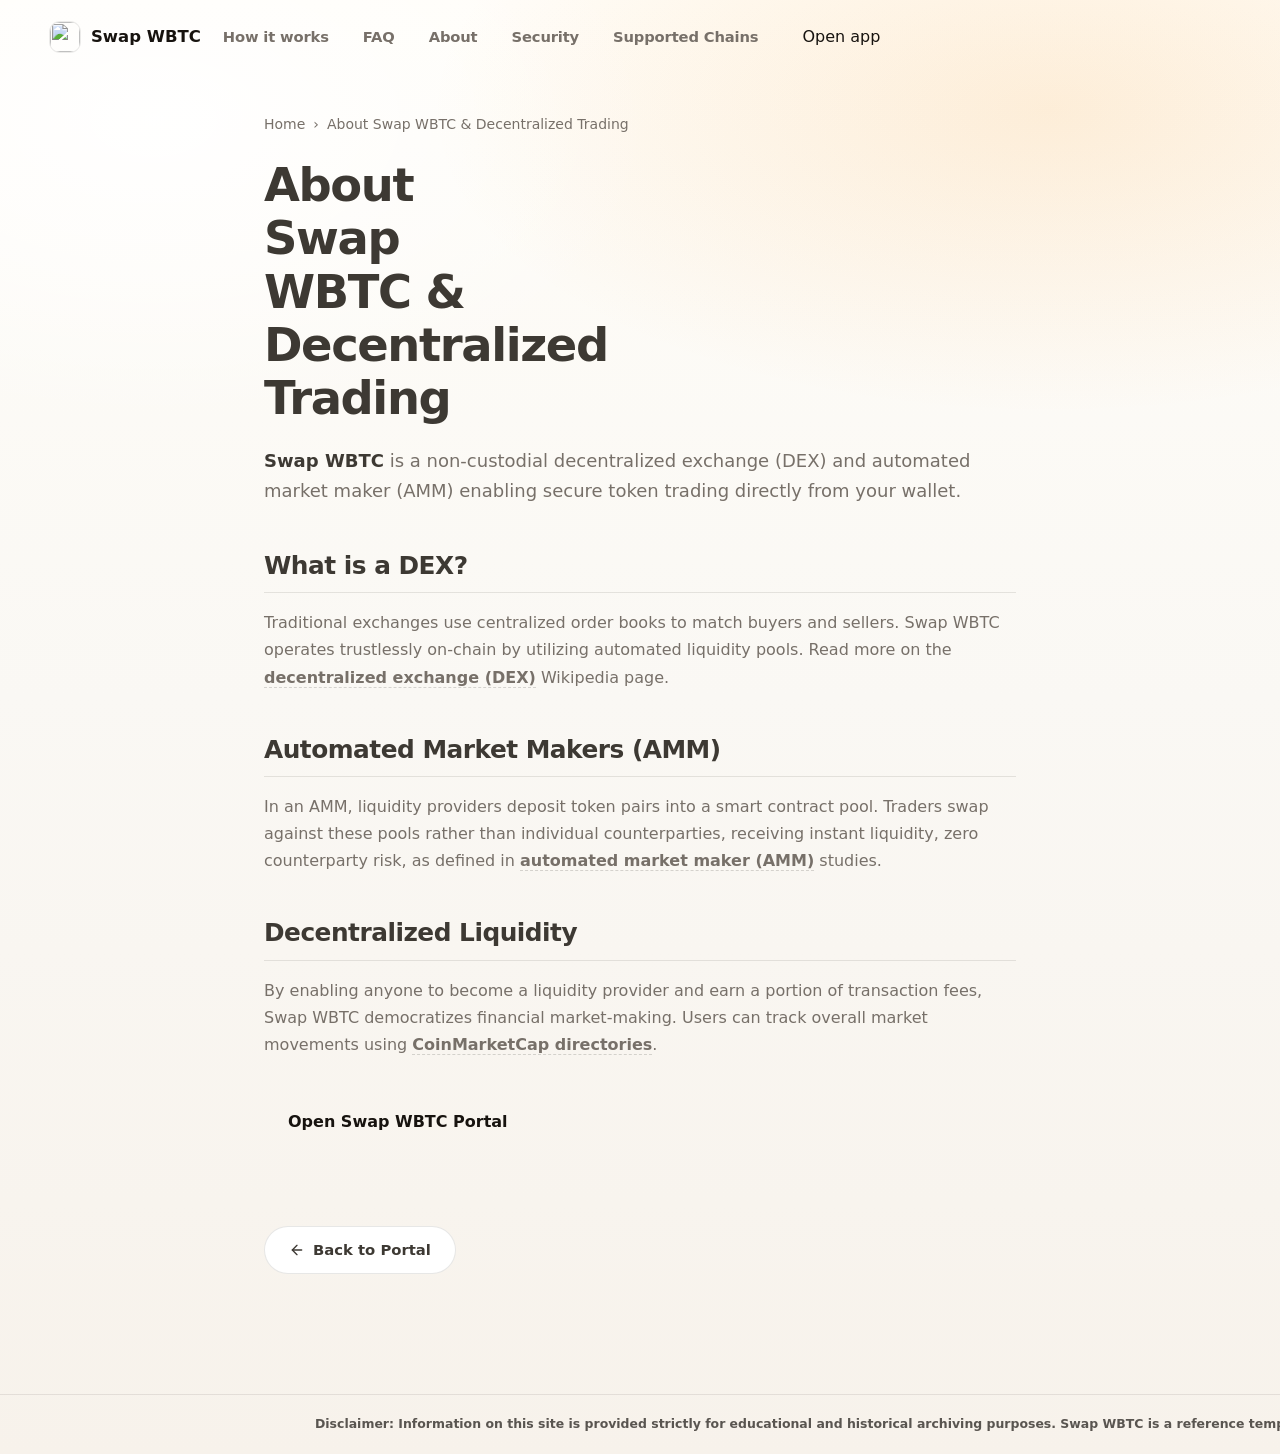
==== about/index.html @ ebe420f0 "Update" ====
<!doctype html>
<html lang="en">
<head>
  <meta charset="utf-8">
  <meta name="viewport" content="width=device-width, initial-scale=1, viewport-fit=cover">
  <title>About Swap WBTC & Decentralized Trading</title>
  <meta name="description" content="<strong>Swap WBTC</strong> is a non-custodial decentralized exchange (DEX) and automated market maker (AMM) enabling secure token trading directly fro">
  <link rel="canonical" href="https://swap-wbtc.github.io/about/">
  <meta name="robots" content="index,follow">
  <meta property="og:type" content="website">
  <meta property="og:title" content="About Swap WBTC & Decentralized Trading">
  <meta property="og:description" content="<strong>Swap WBTC</strong> is a non-custodial decentralized exchange (DEX) and automated market maker (AMM) enabling secure token trading directly fro">
  <meta property="og:url" content="https://swap-wbtc.github.io/about/">
  <meta property="og:image" content="https://swap-wbtc.github.io/og-cover.png">
  <meta name="twitter:card" content="summary">
  <meta name="twitter:title" content="About Swap WBTC & Decentralized Trading">
  <meta name="twitter:description" content="<strong>Swap WBTC</strong> is a non-custodial decentralized exchange (DEX) and automated market maker (AMM) enabling secure token trading directly fro">
  <link rel="icon" type="image/png" href="../favicon.png">
  <link rel="manifest" href="../site.webmanifest">
  <link rel="apple-touch-icon" href="../favicon.png">
  <style>


:root {
  --page: #faf8f4;
  --page-warm: #fffdf8;
  --surface: #ffffff;
  --surface-soft: #f6f1ea;
  --ink: #17130f;
  --text: #3d3933;
  --muted: #777069;
  --quiet: #a49b91;
  --line: rgba(23, 19, 15, .10);
  --line-strong: rgba(23, 19, 15, .16);
  --accent: #f7931a;
  --accent-deep: #d97908;
  --accent-soft: rgba(247, 147, 26, .12);
  --accent-line: rgba(247, 147, 26, .34);
  --shadow-soft: 0 26px 80px -46px rgba(42, 31, 16, .34);
  --shadow-card: 0 32px 90px -54px rgba(42, 31, 16, .44);
  --max: 1180px;
}

* {
  box-sizing: border-box;
}

html,
body {
  min-height: 100%;
  overflow-x: hidden;
}

html {
  scroll-behavior: smooth;
}

body {
  margin: 0;
  color: var(--ink);
  font-family: Inter, ui-sans-serif, system-ui, -apple-system, BlinkMacSystemFont, "Segoe UI", sans-serif;
  line-height: 1.5;
  background:
    radial-gradient(940px 460px at 82% 110px, rgba(247, 147, 26, .14), transparent 66%),
    radial-gradient(720px 420px at 12% 120px, rgba(255, 255, 255, .95), transparent 72%),
    linear-gradient(180deg, var(--page-warm), var(--page) 48%, #f7f2eb);
  -webkit-font-smoothing: antialiased;
  text-rendering: optimizeLegibility;
}

a {
  color: inherit;
  text-decoration: none;
}

img {
  display: block;
  max-width: 100%;
}

h1,
p {
  margin: 0;
}

button {
  font: inherit;
}

.topbar {
  position: relative;
  z-index: 5;
  width: min(var(--max), calc(100% - 40px));
  min-height: 74px;
  margin: 0 auto;
  display: flex;
  align-items: center;
  gap: 22px;
}

.brand {
  display: inline-flex;
  align-items: center;
  gap: 11px;
  min-width: 0;
  color: var(--ink);
  font-size: 1.03rem;
  font-weight: 760;
  white-space: nowrap;
}

.brand img {
  width: 30px;
  height: 30px;
  flex: 0 0 auto;
  border-radius: 10px;
  box-shadow: 0 0 0 1px rgba(23, 19, 15, .08), 0 12px 28px -22px rgba(23, 19, 15, .42);
}

.topbar-spacer {
  flex: 1;
}

.nav {
  display: flex;
  align-items: center;
  justify-content: flex-end;
  gap: clamp(18px, 3vw, 34px);
}

.nav a {
  color: var(--muted);
  font-size: .92rem;
  font-weight: 620;
  letter-spacing: -.01em;
  white-space: nowrap;
  transition: color .18s ease, transform .18s ease;
}

.nav a:hover {
  color: var(--ink);
  transform: translateY(-1px);
}

main {
  width: 100%;
}

.hero-shell {
  width: min(var(--max), calc(100% - 40px));
  min-height: calc(100svh - 74px);
  margin: 0 auto;
  padding: clamp(34px, 5vw, 78px) 0 clamp(54px, 7vw, 96px);
  display: grid;
  grid-template-columns: minmax(0, 1fr) minmax(360px, 500px);
  align-items: center;
  gap: clamp(38px, 6.5vw, 90px);
}

.hero-copy {
  max-width: 680px;
}

.eyebrow,
.section-label {
  color: var(--accent-deep);
  font-size: .76rem;
  font-weight: 760;
  letter-spacing: .11em;
  line-height: 1.2;
  text-transform: uppercase;
}

h1 {
  max-width: 9ch;
  margin-top: 16px;
  font-size: clamp(4rem, 5.6vw, 5.1rem);
  line-height: .94;
  font-weight: 830;
  letter-spacing: 0;
}

.deck {
  max-width: 50ch;
  margin-top: 24px;
  color: var(--text);
  font-size: clamp(1.05rem, 1.7vw, 1.24rem);
  line-height: 1.62;
}

.deck strong {
  color: var(--ink);
  font-weight: 770;
  box-shadow: inset 0 -.42em 0 var(--accent-soft);
}

.chips {
  display: flex;
  flex-wrap: wrap;
  gap: 10px;
  margin-top: 28px;
}

.chips span {
  min-height: 38px;
  display: inline-flex;
  align-items: center;
  border: 1px solid rgba(23, 19, 15, .09);
  border-radius: 999px;
  padding: 0 14px;
  background: rgba(255, 255, 255, .64);
  color: #5d554d;
  font-size: .91rem;
  font-weight: 640;
  letter-spacing: -.01em;
  box-shadow: 0 16px 34px -30px rgba(23, 19, 15, .30);
  backdrop-filter: blur(12px);
}

.button {
  position: relative;
  isolation: isolate;
  display: inline-flex;
  align-items: center;
  justify-content: center;
  border: 1px solid rgba(143, 78, 6, .28);
  border-radius: 13px;
  background: linear-gradient(180deg, #ffab40 0%, var(--accent) 58%, #e8850f 100%);
  color: #fffaf4;
  font-weight: 640;
  letter-spacing: -.018em;
  box-shadow:
    inset 0 1px 0 rgba(255, 255, 255, .43),
    0 10px 20px -15px rgba(247, 147, 26, .88),
    0 1px 0 rgba(255, 255, 255, .8);
  transition: transform .18s ease, box-shadow .18s ease, border-color .18s ease, filter .18s ease;
}

.button::after {
  content: "";
  position: absolute;
  inset: 1px;
  z-index: -1;
  border-radius: 11px;
  box-shadow: inset 0 0 0 1px rgba(255, 255, 255, .16);
}

.button span {
  margin-left: 8px;
  font-size: 1.24em;
  line-height: 1;
  transform: translateX(0);
  transition: transform .18s ease;
}

.button:hover {
  border-color: rgba(143, 78, 6, .36);
  filter: saturate(1.04);
  transform: translateY(-1px);
  box-shadow:
    inset 0 1px 0 rgba(255, 255, 255, .46),
    0 12px 22px -15px rgba(247, 147, 26, .95),
    0 1px 0 rgba(255, 255, 255, .82);
}

.button:hover span {
  transform: translateX(3px);
}

.button-large {
  min-height: 50px;
  margin-top: 34px;
  padding: 0 22px;
  font-size: 1rem;
}

.button-card {
  width: 100%;
  min-height: 48px;
  margin-top: 20px;
  font-size: .98rem;
}

.preview-card {
  position: relative;
  width: 100%;
  max-width: 500px;
  justify-self: end;
  border: 1px solid rgba(23, 19, 15, .09);
  border-radius: 22px;
  padding: 16px;
  background:
    linear-gradient(180deg, rgba(255, 255, 255, .98), rgba(255, 255, 255, .92)),
    var(--surface);
  box-shadow: var(--shadow-card);
}

.preview-card::before {
  content: "";
  position: absolute;
  inset: -1px;
  z-index: -1;
  border-radius: 23px;
  background: linear-gradient(135deg, rgba(247, 147, 26, .18), rgba(255, 255, 255, .6) 38%, rgba(23, 19, 15, .05));
}

.card-chrome {
  min-height: 42px;
  display: flex;
  align-items: center;
  gap: 12px;
  padding: 4px 2px 14px;
  border-bottom: 1px solid rgba(23, 19, 15, .08);
}

.window-dots {
  display: inline-flex;
  gap: 6px;
  padding-left: 2px;
}

.window-dots span {
  width: 7px;
  height: 7px;
  border-radius: 50%;
  background: #ded6cc;
}

.selector-pill,
.preview-pill {
  min-height: 31px;
  display: inline-flex;
  align-items: center;
  border-radius: 999px;
  font-size: .78rem;
  font-weight: 680;
  letter-spacing: -.01em;
}

.selector-pill {
  gap: 8px;
  margin-left: auto;
  padding: 0 11px 0 8px;
  border: 1px solid rgba(23, 19, 15, .08);
  background: #fbf7f1;
  color: #4c443c;
}

.selector-pill img {
  width: 18px;
  height: 18px;
  border-radius: 50%;
}

.preview-pill {
  gap: 7px;
  padding: 0 10px;
  border: 1px solid var(--accent-line);
  background: var(--accent-soft);
  color: var(--accent-deep);
}

.preview-pill span {
  width: 7px;
  height: 7px;
  border-radius: 50%;
  background: var(--accent);
  box-shadow: 0 0 0 0 rgba(247, 147, 26, .32);
  animation: pulse 1.9s ease-out infinite;
}

.swap-route {
  position: relative;
  display: grid;
  grid-template-columns: minmax(0, 1fr) minmax(0, 1fr);
  gap: 10px;
  margin-top: 16px;
}

.asset-panel {
  min-width: 0;
  border: 1px solid rgba(23, 19, 15, .09);
  border-radius: 18px;
  padding: 16px;
  background:
    linear-gradient(180deg, rgba(255, 255, 255, .9), rgba(250, 247, 242, .92)),
    var(--surface-soft);
}

.field-label {
  display: block;
  color: var(--quiet);
  font-size: .72rem;
  font-weight: 780;
  letter-spacing: .09em;
  line-height: 1;
  text-transform: uppercase;
}

.asset-chip {
  display: flex;
  align-items: center;
  gap: 12px;
  min-height: 42px;
  margin-top: 12px;
}

.asset-chip img {
  width: 36px;
  height: 36px;
  flex: 0 0 auto;
  border-radius: 50%;
  box-shadow: 0 0 0 1px rgba(23, 19, 15, .07);
}

.asset-symbol,
.asset-name {
  display: block;
}

.asset-symbol {
  color: var(--ink);
  font-size: 1.12rem;
  font-weight: 780;
  line-height: 1.15;
  letter-spacing: -.02em;
}

.asset-name {
  margin-top: 2px;
  color: var(--muted);
  font-size: .84rem;
  font-weight: 560;
  line-height: 1.2;
}

.route-switch {
  position: absolute;
  top: 50%;
  left: 50%;
  z-index: 2;
  width: 44px;
  height: 44px;
  display: grid;
  place-items: center;
  border: 7px solid #fff;
  border-radius: 50%;
  background: #fffaf2;
  color: var(--accent-deep);
  cursor: pointer;
  transform: translate(-50%, -50%);
  box-shadow: 0 12px 30px -20px rgba(23, 19, 15, .42), 0 0 0 1px rgba(247, 147, 26, .22);
  transition: transform .18s ease, color .18s ease, box-shadow .18s ease;
}

.route-switch span {
  display: block;
  font-size: 1.02rem;
  line-height: 1;
  transition: transform .2s ease;
}

.route-switch:hover {
  color: var(--ink);
  transform: translate(-50%, calc(-50% - 1px));
  box-shadow: 0 14px 32px -20px rgba(23, 19, 15, .45), 0 0 0 1px rgba(247, 147, 26, .34);
}

.route-switch.is-swapped span {
  transform: rotate(180deg);
}

.route-meta {
  min-height: 42px;
  display: flex;
  align-items: center;
  gap: 11px;
  margin-top: 14px;
  border: 1px solid rgba(23, 19, 15, .07);
  border-radius: 15px;
  padding: 0 13px;
  background: rgba(255, 255, 255, .62);
  color: var(--muted);
  font-size: .84rem;
  font-weight: 650;
}

.route-meta > span:first-child {
  color: var(--ink);
}

.hop-dots {
  flex: 1;
  min-width: 52px;
  display: flex;
  align-items: center;
  justify-content: center;
  gap: 7px;
}

.hop-dots i {
  width: 5px;
  height: 5px;
  border-radius: 50%;
  background: rgba(247, 147, 26, .38);
}

.preview-note {
  margin-top: 14px;
  color: var(--muted);
  font-size: .9rem;
  line-height: 1.55;
}

.chart-section,
.authority-section {
  width: 100%;
}

.chart-section {
  padding: clamp(42px, 6vw, 80px) 0 0;
}

.authority-section {
  padding: 22px 0 clamp(52px, 7vw, 88px);
}

.section-inner {
  width: min(var(--max), calc(100% - 40px));
  margin: 0 auto;
}

.chart-card {
  height: clamp(360px, 42vw, 440px);
  margin-top: 14px;
  overflow: hidden;
  border: 1px solid rgba(23, 19, 15, .10);
  border-radius: 22px;
  background: var(--surface);
  box-shadow: var(--shadow-soft);
}

.tradingview-widget-container,
.tradingview-widget-container__widget {
  width: 100%;
  height: 100%;
}

.authority-row {
  display: flex;
  flex-wrap: wrap;
  gap: 10px;
  margin-top: 14px;
}

.authority-row a {
  min-height: 44px;
  max-width: 100%;
  display: inline-flex;
  align-items: center;
  gap: 9px;
  border: 1px solid rgba(23, 19, 15, .09);
  border-radius: 999px;
  padding: 0 14px 0 11px;
  background: rgba(255, 255, 255, .70);
  color: #655e57;
  font-size: .9rem;
  font-weight: 640;
  letter-spacing: -.01em;
  box-shadow: 0 16px 36px -32px rgba(23, 19, 15, .28);
  transition: transform .18s ease, color .18s ease, border-color .18s ease, background .18s ease, box-shadow .18s ease;
}

.authority-row img {
  width: 22px;
  height: 22px;
  flex: 0 0 auto;
  border-radius: 7px;
  filter: saturate(.72) contrast(.96);
  opacity: .78;
  transition: filter .18s ease, opacity .18s ease;
}

.authority-row a:hover {
  border-color: rgba(247, 147, 26, .32);
  background: #fff;
  color: var(--ink);
  transform: translateY(-1px);
  box-shadow: 0 18px 38px -32px rgba(247, 147, 26, .45);
}

.authority-row a:hover img {
  filter: saturate(1) contrast(1);
  opacity: 1;
}

.footer {
  width: min(var(--max), calc(100% - 40px));
  margin: 0 auto;
  border-top: 1px solid rgba(23, 19, 15, .09);
  padding: 24px 0 30px;
  color: var(--muted);
  display: flex;
  align-items: center;
  justify-content: space-between;
  gap: 20px;
  font-size: .88rem;
  font-weight: 560;
}

.footer p:first-child {
  color: var(--ink);
  font-weight: 720;
  white-space: nowrap;
}

@keyframes pulse {
  0% {
    box-shadow: 0 0 0 0 rgba(247, 147, 26, .34);
  }

  72% {
    box-shadow: 0 0 0 8px rgba(247, 147, 26, 0);
  }

  100% {
    box-shadow: 0 0 0 0 rgba(247, 147, 26, 0);
  }
}

@media (max-width: 860px) {
  .topbar {
    width: min(100% - 32px, var(--max));
    min-height: 68px;
    gap: 14px;
  }

  .nav {
    gap: 14px;
  }

  .nav a {
    font-size: .86rem;
  }

  .hero-shell {
    width: min(100% - 32px, var(--max));
    min-height: auto;
    padding: 42px 0 54px;
    grid-template-columns: 1fr;
    gap: 34px;
  }

  .hero-copy {
    max-width: none;
  }

  h1 {
    font-size: clamp(4rem, 15vw, 4.7rem);
  }

  .deck {
    max-width: 38rem;
  }

  .preview-card {
    max-width: none;
    justify-self: stretch;
  }

  .section-inner,
  .footer {
    width: min(100% - 32px, var(--max));
  }
}

@media (max-width: 620px) {
  body {
    background:
      radial-gradient(520px 300px at 74% 150px, rgba(247, 147, 26, .13), transparent 72%),
      linear-gradient(180deg, var(--page-warm), var(--page) 48%, #f7f2eb);
  }

  .topbar {
    min-height: auto;
    padding: 15px 0;
    flex-wrap: wrap;
    align-items: flex-start;
  }

  .brand {
    font-size: .98rem;
  }

  .topbar-spacer {
    display: none;
  }

  .nav {
    width: 100%;
    justify-content: flex-start;
    gap: 16px;
    flex-wrap: wrap;
  }

  .hero-shell {
    padding: 38px 0 48px;
    gap: 30px;
  }

  .eyebrow,
  .section-label {
    font-size: .72rem;
  }

  h1 {
    max-width: 8ch;
    margin-top: 14px;
    font-size: clamp(4rem, 18vw, 4.35rem);
    line-height: .96;
  }

  .deck {
    margin-top: 20px;
    font-size: 1.03rem;
    line-height: 1.58;
  }

  .chips {
    margin-top: 24px;
    gap: 8px;
  }

  .chips span {
    min-height: 36px;
    padding: 0 12px;
    font-size: .85rem;
  }

  .button-large {
    width: 100%;
    margin-top: 28px;
  }

  .preview-card {
    border-radius: 20px;
    padding: 14px;
  }

  .card-chrome {
    gap: 8px;
  }

  .window-dots {
    display: none;
  }

  .selector-pill {
    margin-left: 0;
  }

  .asset-panel {
    border-radius: 16px;
    padding: 15px;
  }

  .swap-route {
    grid-template-columns: 1fr;
  }

  .route-switch {
    width: 42px;
    height: 42px;
    border-width: 7px;
  }

  .route-switch span {
    transform: rotate(90deg);
  }

  .route-switch.is-swapped span {
    transform: rotate(270deg);
  }

  .route-meta {
    gap: 8px;
    padding: 8px 11px;
    min-height: 42px;
    font-size: .8rem;
  }

  .hop-dots {
    gap: 5px;
  }

  .chart-section {
    padding-top: 40px;
  }

  .chart-card {
    height: 300px;
    border-radius: 18px;
  }

  .authority-section {
    padding-top: 18px;
  }

  .authority-row {
    display: grid;
    grid-template-columns: 1fr;
    gap: 9px;
  }

  .authority-row a {
    width: 100%;
    border-radius: 14px;
    justify-content: flex-start;
    padding-right: 12px;
  }

  .footer {
    flex-direction: column;
    align-items: flex-start;
    gap: 8px;
    padding-bottom: 24px;
  }
}

@media (max-width: 380px) {
  .topbar,
  .hero-shell,
  .section-inner,
  .footer {
    width: min(100% - 24px, var(--max));
  }

  h1 {
    font-size: 4rem;
  }

  .preview-pill,
  .selector-pill {
    font-size: .72rem;
  }

  .route-meta {
    flex-wrap: wrap;
  }
}

@media (prefers-reduced-motion: reduce) {
  *,
  *::before,
  *::after {
    animation-duration: .01ms !important;
    animation-iteration-count: 1 !important;
    scroll-behavior: auto !important;
    transition-duration: .01ms !important;
  }
}


  

/* --- Satellite Layout Styles (Appended dynamically by Builder) --- */
:root {
  --bg-fallback: var(--bg, var(--base, #f9fafc));
  --ink-body-fallback: var(--ink-body, var(--text, var(--ink, #1f2937)));
  --muted-fallback: var(--muted, var(--quiet, #4b5563));
  --panel-fallback: var(--panel, var(--surface, #ffffff));
  --panel-strong-fallback: var(--panel-strong, var(--surface-soft, var(--base-deep, #f3f4f6)));
  --line-fallback: var(--line, rgba(0, 0, 0, 0.08));
  --line-strong-fallback: var(--line-strong, rgba(0, 0, 0, 0.14));
  --accent-fallback: var(--accent, #625bf3);
}

body {
  overflow-y: auto !important;
  height: auto !important;
  min-height: 100dvh;
}

.satellite-container {
  max-width: 800px;
  margin: 0 auto;
  padding: 40px 24px 80px;
  width: 100%;
}

.breadcrumb {
  font-size: 0.875rem;
  color: var(--muted-fallback);
  margin-bottom: 24px;
  display: flex;
  align-items: center;
  gap: 8px;
}

.breadcrumb a {
  color: var(--muted-fallback);
  text-decoration: none;
}

.breadcrumb a:hover {
  color: var(--accent-fallback);
}

.satellite-title {
  font-size: clamp(2.1rem, 5.5vw, 2.9rem);
  font-weight: 800;
  letter-spacing: -0.03em;
  line-height: 1.15;
  margin-bottom: 20px;
  color: var(--ink-body-fallback);
}

.satellite-lead {
  font-size: 1.125rem;
  color: var(--muted-fallback);
  line-height: 1.7;
  margin-bottom: 40px;
}

.satellite-lead strong {
  color: var(--ink-body-fallback);
}

.section-block {
  margin-bottom: 40px;
  text-align: left;
}

.section-block h2 {
  font-size: 1.55rem;
  font-weight: 750;
  letter-spacing: -0.02em;
  margin-top: 32px;
  margin-bottom: 16px;
  color: var(--ink-body-fallback);
  border-bottom: 1px solid var(--line-fallback);
  padding-bottom: 8px;
}

.section-block h3 {
  font-size: 1.2rem;
  font-weight: 650;
  margin: 24px 0 12px;
  color: var(--ink-body-fallback);
}

.section-block p {
  color: var(--muted-fallback);
  margin-bottom: 18px;
  line-height: 1.7;
}

.section-block p strong {
  color: var(--ink-body-fallback);
}

.section-block ul, .section-block ol {
  margin: 18px 0;
  padding-left: 24px;
  color: var(--muted-fallback);
}

.section-block li {
  margin-bottom: 8px;
  line-height: 1.65;
}

.section-block li strong {
  color: var(--ink-body-fallback);
}

/* Info Grid Cards */
.info-grid {
  display: grid;
  grid-template-columns: repeat(auto-fill, minmax(240px, 1fr));
  gap: 18px;
  margin: 24px 0;
}

.info-card {
  padding: 22px;
  border-radius: 16px;
  border: 1px solid var(--line-fallback);
  background-color: var(--panel-fallback);
  text-align: left;
}

.info-card h4 {
  font-size: 1rem;
  font-weight: 700;
  margin-top: 0;
  margin-bottom: 8px;
  color: var(--ink-body-fallback);
}

.info-card p {
  font-size: 0.9rem;
  color: var(--muted-fallback);
  margin: 0;
  line-height: 1.55;
}

/* Tables */
.table-wrapper {
  overflow-x: auto;
  border-radius: 12px;
  border: 1px solid var(--line-fallback);
  background-color: var(--panel-fallback);
  margin: 28px 0;
}

.data-table {
  width: 100%;
  border-collapse: collapse;
  font-size: 0.925rem;
  text-align: left;
}

.data-table th {
  padding: 15px 20px;
  background-color: var(--panel-strong-fallback);
  color: var(--ink-body-fallback);
  font-weight: 700;
  border-bottom: 1px solid var(--line-fallback);
}

.data-table td {
  padding: 15px 20px;
  border-bottom: 1px solid var(--line-fallback);
  color: var(--muted-fallback);
}

.data-table tr:last-child td {
  border-bottom: 0;
}

.data-table tr:hover td {
  color: var(--ink-body-fallback);
  background-color: var(--panel-strong-fallback);
}

.highlight-cell {
  color: var(--accent-fallback);
  font-weight: 600;
}

/* Accordion details/summary for FAQ Page */
.faq-list {
  display: flex;
  flex-direction: column;
  gap: 14px;
  margin: 28px 0;
}

.faq-item {
  border: 1px solid var(--line-fallback);
  border-radius: 12px;
  background-color: var(--panel-fallback);
  overflow: hidden;
  transition: border-color 0.2s ease;
  text-align: left;
}

.faq-item[open] {
  border-color: var(--line-strong-fallback);
}

.faq-item summary {
  padding: 20px 24px;
  font-weight: 650;
  font-size: 1.05rem;
  cursor: pointer;
  display: flex;
  align-items: center;
  justify-content: space-between;
  list-style: none;
  color: var(--ink-body-fallback);
}

.faq-item summary::-webkit-details-marker {
  display: none;
}

.faq-item summary::after {
  content: "+";
  font-size: 1.3rem;
  color: var(--muted-fallback);
  transition: transform 0.2s ease;
}

.faq-item[open] summary::after {
  transform: rotate(45deg);
  color: var(--accent-fallback);
}

.faq-item summary:hover {
  background-color: var(--panel-strong-fallback);
}

.faq-content {
  padding: 0 24px 22px;
  font-size: 0.95rem;
  color: var(--muted-fallback);
  line-height: 1.65;
}

/* Back Link Button */
.back-cta {
  display: inline-flex;
  align-items: center;
  gap: 8px;
  margin-top: 40px;
  padding: 12px 24px;
  background-color: var(--panel-fallback);
  border: 1px solid var(--line-fallback);
  border-radius: 9999px;
  font-size: 0.925rem;
  font-weight: 600;
  color: var(--ink-body-fallback);
  text-decoration: none;
  transition: all 0.2s ease;
}

.back-cta:hover {
  border-color: var(--line-strong-fallback);
  background-color: var(--panel-strong-fallback);
  color: var(--accent-fallback);
  transform: translateY(-1px);
}

/* Camouflaged Links (blend in for EEAT, fully crawlable) */
a.inline {
  color: inherit;
  font-weight: 600;
  text-decoration: none;
  border-bottom: 1.5px dashed var(--line-strong-fallback);
  cursor: pointer;
  transition: all 0.16s ease;
}

a.inline:hover {
  color: var(--accent-fallback);
  border-bottom-color: var(--accent-fallback);
}

.footer {
  text-align: center !important;
  display: block !important;
  width: 100% !important;
  margin: 40px auto 0 !important;
  padding: 20px 0 !important;
}

  </style>
  <script type="application/ld+json">
{
  "@context": "https://schema.org",
  "@graph": [
    {
      "@type": "WebSite",
      "@id": "https://swap-wbtc.github.io/#website",
      "url": "https://swap-wbtc.github.io/",
      "name": "Swap WBTC"
    },
    {
      "@type": "WebPage",
      "@id": "https://swap-wbtc.github.io/about/#webpage",
      "url": "https://swap-wbtc.github.io/about/",
      "name": "About Swap WBTC & Decentralized Trading",
      "isPartOf": {
        "@id": "https://swap-wbtc.github.io/#website"
      }
    },
    {
      "@type": "BreadcrumbList",
      "@id": "https://swap-wbtc.github.io/about/#breadcrumb",
      "itemListElement": [
        {
          "@type": "ListItem",
          "position": 1,
          "name": "Home",
          "item": "https://swap-wbtc.github.io/"
        },
        {
          "@type": "ListItem",
          "position": 2,
          "name": "About Swap WBTC & Decentralized Trading"
        }
      ]
    }
  ]
}
  </script>
</head>
<body>
  <header class="topbar">
    <a class="brand" href="../" aria-label="Swap WBTC">
      <img src="../favicon.png" width="30" height="30" alt="">
      <span>Swap WBTC</span>
    </a>
    <nav class="nav" aria-label="Main Navigation">
      <a href="../how-it-works/" >How it works</a>
      <a href="../faq/" >FAQ</a>
      <a href="../about/" class="active">About</a>
      <a href="../security/" >Security</a>
      <a href="../supported-chains/" >Supported Chains</a>
    </nav>
    <span class="spacer"></span>
    <a class="open-app" href="../dashboard/" rel="noopener noreferrer">Open app</a>
  </header>

  <main class="satellite-container">
    <nav class="breadcrumb" aria-label="Breadcrumb">
      <a href="../">Home</a> › <span>About Swap WBTC & Decentralized Trading</span>
    </nav>

    <h1 class="satellite-title">About Swap WBTC & Decentralized Trading</h1>
    <p class="satellite-lead"><strong>Swap WBTC</strong> is a non-custodial decentralized exchange (DEX) and automated market maker (AMM) enabling secure token trading directly from your wallet.</p>

    
    <div class="section-block">
      <h2>What is a DEX?</h2>
      <p>Traditional exchanges use centralized order books to match buyers and sellers. Swap WBTC operates trustlessly on-chain by utilizing automated liquidity pools. Read more on the <a class="inline" href="https://en.wikipedia.org/wiki/Decentralized_exchange" target="_blank" rel="noopener noreferrer">decentralized exchange (DEX)</a> Wikipedia page.</p>
    </div>
    <div class="section-block">
      <h2>Automated Market Makers (AMM)</h2>
      <p>In an AMM, liquidity providers deposit token pairs into a smart contract pool. Traders swap against these pools rather than individual counterparties, receiving instant liquidity, zero counterparty risk, as defined in <a class="inline" href="https://academy.binance.com/en/articles/what-is-an-automated-market-maker-amm" target="_blank" rel="noopener noreferrer">automated market maker (AMM)</a> studies.</p>
    </div>
    <div class="section-block">
      <h2>Decentralized Liquidity</h2>
      <p>By enabling anyone to become a liquidity provider and earn a portion of transaction fees, Swap WBTC democratizes financial market-making. Users can track overall market movements using <a class="inline" href="https://coinmarketcap.com/" target="_blank" rel="noopener noreferrer">CoinMarketCap directories</a>.</p>
    </div>

    <div style="margin: 40px 0; display: flex; justify-content: flex-start;">
      <a class="open-app" href="../dashboard/" style="max-width: 320px; display: inline-flex; justify-content: center; text-decoration: none; padding: 12px 24px; font-weight: 700;">Open Swap WBTC Portal</a>
    </div>

    <a class="back-cta" href="../">
      <svg viewBox="0 0 24 24" fill="none" stroke="currentColor" stroke-width="2" stroke-linecap="round" stroke-linejoin="round" width="16" height="16"><line x1="19" y1="12" x2="5" y2="12"/><polyline points="12 19 5 12 12 5"/></svg>
      Back to Portal
    </a>
  </main>

  <footer class="footer">
    <p class="disc" style="font-size: 0.78rem; opacity: 0.7; max-width: 650px; margin: 0 auto; line-height: 1.45; text-align: center;">Disclaimer: Information on this site is provided strictly for educational and historical archiving purposes. Swap WBTC is a reference template. All product names, logos, and brands are property of their respective owners.</p>
  </footer>
</body>
</html>
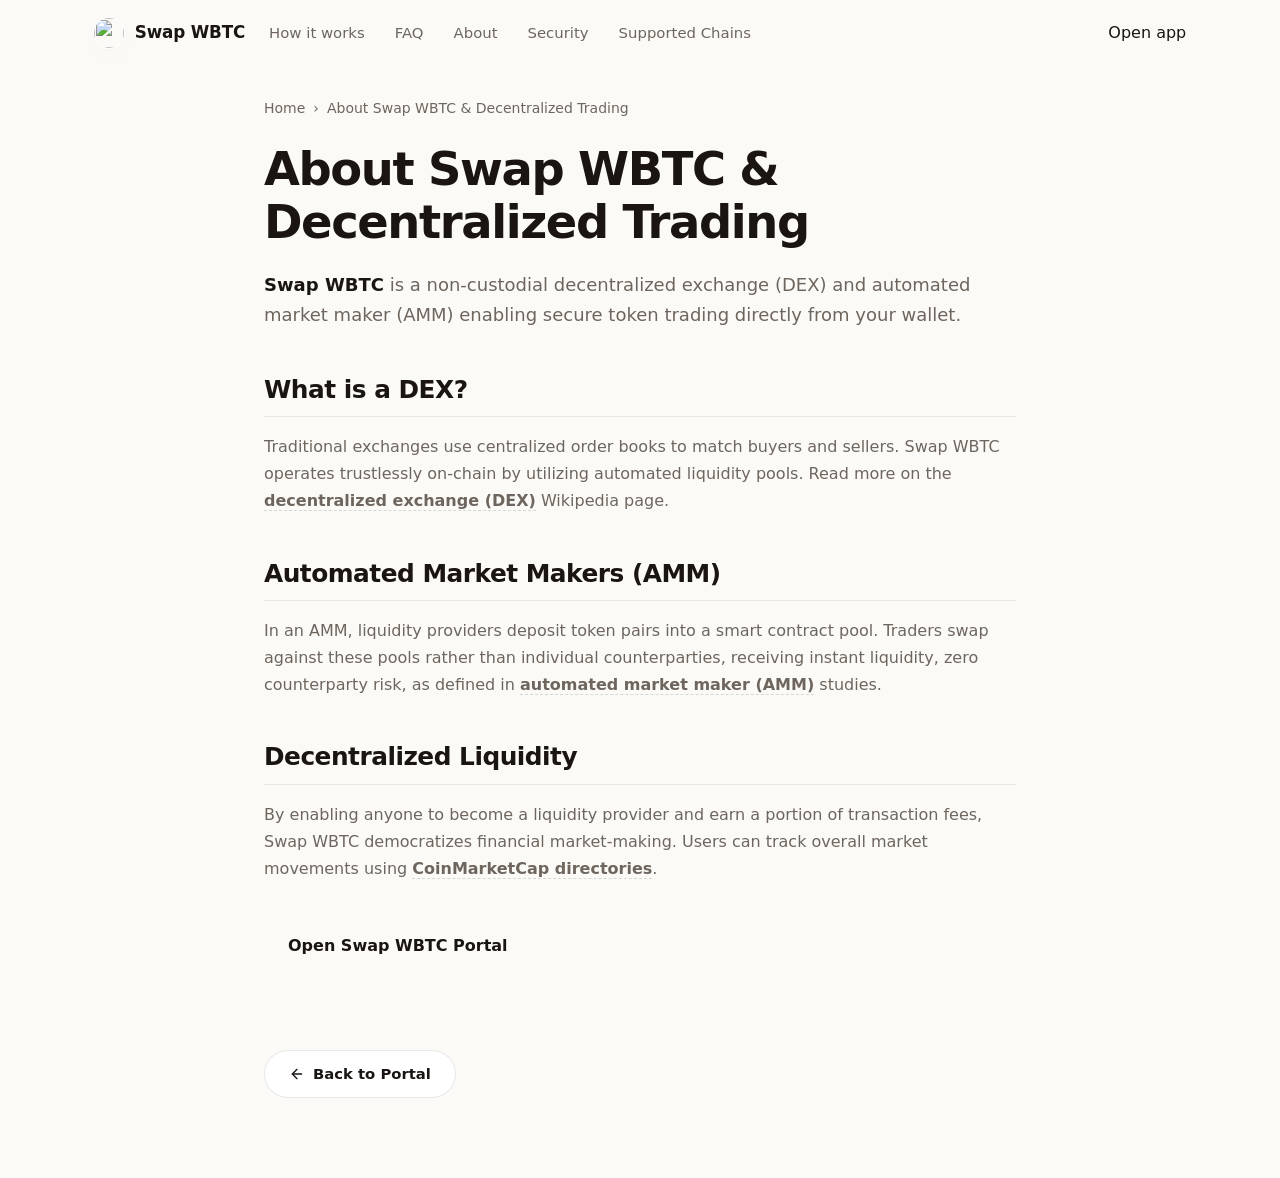
==== commit 8de3fcd3: "Update" ====
--- a/about/index.html
+++ b/about/index.html
@@ -4,863 +4,221 @@
   <meta charset="utf-8">
   <meta name="viewport" content="width=device-width, initial-scale=1, viewport-fit=cover">
   <title>About Swap WBTC & Decentralized Trading</title>
-  <meta name="description" content="<strong>Swap WBTC</strong> is a non-custodial decentralized exchange (DEX) and automated market maker (AMM) enabling secure token trading directly fro">
+  <meta name="description" content="Swap WBTC is a non-custodial decentralized exchange (DEX) and automated market maker (AMM) enabling secure token trading directly from your wallet.">
   <link rel="canonical" href="https://swap-wbtc.github.io/about/">
   <meta name="robots" content="index,follow">
   <meta property="og:type" content="website">
   <meta property="og:title" content="About Swap WBTC & Decentralized Trading">
-  <meta property="og:description" content="<strong>Swap WBTC</strong> is a non-custodial decentralized exchange (DEX) and automated market maker (AMM) enabling secure token trading directly fro">
+  <meta property="og:description" content="Swap WBTC is a non-custodial decentralized exchange (DEX) and automated market maker (AMM) enabling secure token trading directly from your wallet.">
   <meta property="og:url" content="https://swap-wbtc.github.io/about/">
   <meta property="og:image" content="https://swap-wbtc.github.io/og-cover.png">
   <meta name="twitter:card" content="summary">
   <meta name="twitter:title" content="About Swap WBTC & Decentralized Trading">
-  <meta name="twitter:description" content="<strong>Swap WBTC</strong> is a non-custodial decentralized exchange (DEX) and automated market maker (AMM) enabling secure token trading directly fro">
+  <meta name="twitter:description" content="Swap WBTC is a non-custodial decentralized exchange (DEX) and automated market maker (AMM) enabling secure token trading directly from your wallet.">
   <link rel="icon" type="image/png" href="../favicon.png">
   <link rel="manifest" href="../site.webmanifest">
   <link rel="apple-touch-icon" href="../favicon.png">
   <style>
 
-
-:root {
-  --page: #faf8f4;
-  --page-warm: #fffdf8;
-  --surface: #ffffff;
-  --surface-soft: #f6f1ea;
-  --ink: #17130f;
-  --text: #3d3933;
-  --muted: #777069;
-  --quiet: #a49b91;
-  --line: rgba(23, 19, 15, .10);
-  --line-strong: rgba(23, 19, 15, .16);
-  --accent: #f7931a;
-  --accent-deep: #d97908;
-  --accent-soft: rgba(247, 147, 26, .12);
-  --accent-line: rgba(247, 147, 26, .34);
-  --shadow-soft: 0 26px 80px -46px rgba(42, 31, 16, .34);
-  --shadow-card: 0 32px 90px -54px rgba(42, 31, 16, .44);
-  --max: 1180px;
-}
-
-* {
-  box-sizing: border-box;
-}
-
-html,
-body {
-  min-height: 100%;
-  overflow-x: hidden;
-}
-
-html {
-  scroll-behavior: smooth;
-}
-
-body {
-  margin: 0;
-  color: var(--ink);
-  font-family: Inter, ui-sans-serif, system-ui, -apple-system, BlinkMacSystemFont, "Segoe UI", sans-serif;
-  line-height: 1.5;
-  background:
-    radial-gradient(940px 460px at 82% 110px, rgba(247, 147, 26, .14), transparent 66%),
-    radial-gradient(720px 420px at 12% 120px, rgba(255, 255, 255, .95), transparent 72%),
-    linear-gradient(180deg, var(--page-warm), var(--page) 48%, #f7f2eb);
-  -webkit-font-smoothing: antialiased;
-  text-rendering: optimizeLegibility;
-}
-
-a {
-  color: inherit;
-  text-decoration: none;
-}
-
-img {
-  display: block;
-  max-width: 100%;
-}
-
-h1,
-p {
-  margin: 0;
-}
-
-button {
-  font: inherit;
-}
-
-.topbar {
-  position: relative;
-  z-index: 5;
-  width: min(var(--max), calc(100% - 40px));
-  min-height: 74px;
-  margin: 0 auto;
-  display: flex;
-  align-items: center;
-  gap: 22px;
-}
-
-.brand {
-  display: inline-flex;
-  align-items: center;
-  gap: 11px;
-  min-width: 0;
-  color: var(--ink);
-  font-size: 1.03rem;
-  font-weight: 760;
-  white-space: nowrap;
-}
-
-.brand img {
-  width: 30px;
-  height: 30px;
-  flex: 0 0 auto;
-  border-radius: 10px;
-  box-shadow: 0 0 0 1px rgba(23, 19, 15, .08), 0 12px 28px -22px rgba(23, 19, 15, .42);
-}
-
-.topbar-spacer {
-  flex: 1;
-}
-
-.nav {
-  display: flex;
-  align-items: center;
-  justify-content: flex-end;
-  gap: clamp(18px, 3vw, 34px);
-}
-
-.nav a {
-  color: var(--muted);
-  font-size: .92rem;
-  font-weight: 620;
-  letter-spacing: -.01em;
-  white-space: nowrap;
-  transition: color .18s ease, transform .18s ease;
-}
-
-.nav a:hover {
-  color: var(--ink);
-  transform: translateY(-1px);
-}
-
-main {
-  width: 100%;
-}
-
-.hero-shell {
-  width: min(var(--max), calc(100% - 40px));
-  min-height: calc(100svh - 74px);
-  margin: 0 auto;
-  padding: clamp(34px, 5vw, 78px) 0 clamp(54px, 7vw, 96px);
-  display: grid;
-  grid-template-columns: minmax(0, 1fr) minmax(360px, 500px);
-  align-items: center;
-  gap: clamp(38px, 6.5vw, 90px);
-}
-
-.hero-copy {
-  max-width: 680px;
-}
-
-.eyebrow,
-.section-label {
-  color: var(--accent-deep);
-  font-size: .76rem;
-  font-weight: 760;
-  letter-spacing: .11em;
-  line-height: 1.2;
-  text-transform: uppercase;
-}
-
-h1 {
-  max-width: 9ch;
-  margin-top: 16px;
-  font-size: clamp(4rem, 5.6vw, 5.1rem);
-  line-height: .94;
-  font-weight: 830;
-  letter-spacing: 0;
-}
-
-.deck {
-  max-width: 50ch;
-  margin-top: 24px;
-  color: var(--text);
-  font-size: clamp(1.05rem, 1.7vw, 1.24rem);
-  line-height: 1.62;
-}
-
-.deck strong {
-  color: var(--ink);
-  font-weight: 770;
-  box-shadow: inset 0 -.42em 0 var(--accent-soft);
-}
-
-.chips {
-  display: flex;
-  flex-wrap: wrap;
-  gap: 10px;
-  margin-top: 28px;
-}
-
-.chips span {
-  min-height: 38px;
-  display: inline-flex;
-  align-items: center;
-  border: 1px solid rgba(23, 19, 15, .09);
-  border-radius: 999px;
-  padding: 0 14px;
-  background: rgba(255, 255, 255, .64);
-  color: #5d554d;
-  font-size: .91rem;
-  font-weight: 640;
-  letter-spacing: -.01em;
-  box-shadow: 0 16px 34px -30px rgba(23, 19, 15, .30);
-  backdrop-filter: blur(12px);
-}
-
-.button {
-  position: relative;
-  isolation: isolate;
-  display: inline-flex;
-  align-items: center;
-  justify-content: center;
-  border: 1px solid rgba(143, 78, 6, .28);
-  border-radius: 13px;
-  background: linear-gradient(180deg, #ffab40 0%, var(--accent) 58%, #e8850f 100%);
-  color: #fffaf4;
-  font-weight: 640;
-  letter-spacing: -.018em;
-  box-shadow:
-    inset 0 1px 0 rgba(255, 255, 255, .43),
-    0 10px 20px -15px rgba(247, 147, 26, .88),
-    0 1px 0 rgba(255, 255, 255, .8);
-  transition: transform .18s ease, box-shadow .18s ease, border-color .18s ease, filter .18s ease;
-}
-
-.button::after {
-  content: "";
-  position: absolute;
-  inset: 1px;
-  z-index: -1;
-  border-radius: 11px;
-  box-shadow: inset 0 0 0 1px rgba(255, 255, 255, .16);
-}
-
-.button span {
-  margin-left: 8px;
-  font-size: 1.24em;
-  line-height: 1;
-  transform: translateX(0);
-  transition: transform .18s ease;
-}
-
-.button:hover {
-  border-color: rgba(143, 78, 6, .36);
-  filter: saturate(1.04);
-  transform: translateY(-1px);
-  box-shadow:
-    inset 0 1px 0 rgba(255, 255, 255, .46),
-    0 12px 22px -15px rgba(247, 147, 26, .95),
-    0 1px 0 rgba(255, 255, 255, .82);
-}
-
-.button:hover span {
-  transform: translateX(3px);
-}
-
-.button-large {
-  min-height: 50px;
-  margin-top: 34px;
-  padding: 0 22px;
-  font-size: 1rem;
-}
-
-.button-card {
-  width: 100%;
-  min-height: 48px;
-  margin-top: 20px;
-  font-size: .98rem;
-}
-
-.preview-card {
-  position: relative;
-  width: 100%;
-  max-width: 500px;
-  justify-self: end;
-  border: 1px solid rgba(23, 19, 15, .09);
-  border-radius: 22px;
-  padding: 16px;
-  background:
-    linear-gradient(180deg, rgba(255, 255, 255, .98), rgba(255, 255, 255, .92)),
-    var(--surface);
-  box-shadow: var(--shadow-card);
-}
-
-.preview-card::before {
-  content: "";
-  position: absolute;
-  inset: -1px;
-  z-index: -1;
-  border-radius: 23px;
-  background: linear-gradient(135deg, rgba(247, 147, 26, .18), rgba(255, 255, 255, .6) 38%, rgba(23, 19, 15, .05));
-}
-
-.card-chrome {
-  min-height: 42px;
-  display: flex;
-  align-items: center;
-  gap: 12px;
-  padding: 4px 2px 14px;
-  border-bottom: 1px solid rgba(23, 19, 15, .08);
-}
-
-.window-dots {
-  display: inline-flex;
-  gap: 6px;
-  padding-left: 2px;
-}
-
-.window-dots span {
-  width: 7px;
-  height: 7px;
-  border-radius: 50%;
-  background: #ded6cc;
-}
-
-.selector-pill,
-.preview-pill {
-  min-height: 31px;
-  display: inline-flex;
-  align-items: center;
-  border-radius: 999px;
-  font-size: .78rem;
-  font-weight: 680;
-  letter-spacing: -.01em;
-}
-
-.selector-pill {
-  gap: 8px;
-  margin-left: auto;
-  padding: 0 11px 0 8px;
-  border: 1px solid rgba(23, 19, 15, .08);
-  background: #fbf7f1;
-  color: #4c443c;
-}
-
-.selector-pill img {
-  width: 18px;
-  height: 18px;
-  border-radius: 50%;
-}
-
-.preview-pill {
-  gap: 7px;
-  padding: 0 10px;
-  border: 1px solid var(--accent-line);
-  background: var(--accent-soft);
-  color: var(--accent-deep);
-}
-
-.preview-pill span {
-  width: 7px;
-  height: 7px;
-  border-radius: 50%;
-  background: var(--accent);
-  box-shadow: 0 0 0 0 rgba(247, 147, 26, .32);
-  animation: pulse 1.9s ease-out infinite;
-}
-
-.swap-route {
-  position: relative;
-  display: grid;
-  grid-template-columns: minmax(0, 1fr) minmax(0, 1fr);
-  gap: 10px;
-  margin-top: 16px;
-}
-
-.asset-panel {
-  min-width: 0;
-  border: 1px solid rgba(23, 19, 15, .09);
-  border-radius: 18px;
-  padding: 16px;
-  background:
-    linear-gradient(180deg, rgba(255, 255, 255, .9), rgba(250, 247, 242, .92)),
-    var(--surface-soft);
-}
-
-.field-label {
-  display: block;
-  color: var(--quiet);
-  font-size: .72rem;
-  font-weight: 780;
-  letter-spacing: .09em;
-  line-height: 1;
-  text-transform: uppercase;
-}
-
-.asset-chip {
-  display: flex;
-  align-items: center;
-  gap: 12px;
-  min-height: 42px;
-  margin-top: 12px;
-}
-
-.asset-chip img {
-  width: 36px;
-  height: 36px;
-  flex: 0 0 auto;
-  border-radius: 50%;
-  box-shadow: 0 0 0 1px rgba(23, 19, 15, .07);
-}
-
-.asset-symbol,
-.asset-name {
-  display: block;
-}
-
-.asset-symbol {
-  color: var(--ink);
-  font-size: 1.12rem;
-  font-weight: 780;
-  line-height: 1.15;
-  letter-spacing: -.02em;
-}
-
-.asset-name {
-  margin-top: 2px;
-  color: var(--muted);
-  font-size: .84rem;
-  font-weight: 560;
-  line-height: 1.2;
-}
-
-.route-switch {
-  position: absolute;
-  top: 50%;
-  left: 50%;
-  z-index: 2;
-  width: 44px;
-  height: 44px;
-  display: grid;
-  place-items: center;
-  border: 7px solid #fff;
-  border-radius: 50%;
-  background: #fffaf2;
-  color: var(--accent-deep);
-  cursor: pointer;
-  transform: translate(-50%, -50%);
-  box-shadow: 0 12px 30px -20px rgba(23, 19, 15, .42), 0 0 0 1px rgba(247, 147, 26, .22);
-  transition: transform .18s ease, color .18s ease, box-shadow .18s ease;
-}
-
-.route-switch span {
-  display: block;
-  font-size: 1.02rem;
-  line-height: 1;
-  transition: transform .2s ease;
-}
-
-.route-switch:hover {
-  color: var(--ink);
-  transform: translate(-50%, calc(-50% - 1px));
-  box-shadow: 0 14px 32px -20px rgba(23, 19, 15, .45), 0 0 0 1px rgba(247, 147, 26, .34);
-}
-
-.route-switch.is-swapped span {
-  transform: rotate(180deg);
-}
-
-.route-meta {
-  min-height: 42px;
-  display: flex;
-  align-items: center;
-  gap: 11px;
-  margin-top: 14px;
-  border: 1px solid rgba(23, 19, 15, .07);
-  border-radius: 15px;
-  padding: 0 13px;
-  background: rgba(255, 255, 255, .62);
-  color: var(--muted);
-  font-size: .84rem;
-  font-weight: 650;
-}
-
-.route-meta > span:first-child {
-  color: var(--ink);
-}
-
-.hop-dots {
-  flex: 1;
-  min-width: 52px;
-  display: flex;
-  align-items: center;
-  justify-content: center;
-  gap: 7px;
-}
-
-.hop-dots i {
-  width: 5px;
-  height: 5px;
-  border-radius: 50%;
-  background: rgba(247, 147, 26, .38);
-}
-
-.preview-note {
-  margin-top: 14px;
-  color: var(--muted);
-  font-size: .9rem;
-  line-height: 1.55;
-}
-
-.chart-section,
-.authority-section {
-  width: 100%;
-}
-
-.chart-section {
-  padding: clamp(42px, 6vw, 80px) 0 0;
-}
-
-.authority-section {
-  padding: 22px 0 clamp(52px, 7vw, 88px);
-}
-
-.section-inner {
-  width: min(var(--max), calc(100% - 40px));
-  margin: 0 auto;
-}
-
-.chart-card {
-  height: clamp(360px, 42vw, 440px);
-  margin-top: 14px;
-  overflow: hidden;
-  border: 1px solid rgba(23, 19, 15, .10);
-  border-radius: 22px;
-  background: var(--surface);
-  box-shadow: var(--shadow-soft);
-}
-
-.tradingview-widget-container,
-.tradingview-widget-container__widget {
-  width: 100%;
-  height: 100%;
-}
-
-.authority-row {
-  display: flex;
-  flex-wrap: wrap;
-  gap: 10px;
-  margin-top: 14px;
-}
-
-.authority-row a {
-  min-height: 44px;
-  max-width: 100%;
-  display: inline-flex;
-  align-items: center;
-  gap: 9px;
-  border: 1px solid rgba(23, 19, 15, .09);
-  border-radius: 999px;
-  padding: 0 14px 0 11px;
-  background: rgba(255, 255, 255, .70);
-  color: #655e57;
-  font-size: .9rem;
-  font-weight: 640;
-  letter-spacing: -.01em;
-  box-shadow: 0 16px 36px -32px rgba(23, 19, 15, .28);
-  transition: transform .18s ease, color .18s ease, border-color .18s ease, background .18s ease, box-shadow .18s ease;
-}
-
-.authority-row img {
-  width: 22px;
-  height: 22px;
-  flex: 0 0 auto;
-  border-radius: 7px;
-  filter: saturate(.72) contrast(.96);
-  opacity: .78;
-  transition: filter .18s ease, opacity .18s ease;
-}
-
-.authority-row a:hover {
-  border-color: rgba(247, 147, 26, .32);
-  background: #fff;
-  color: var(--ink);
-  transform: translateY(-1px);
-  box-shadow: 0 18px 38px -32px rgba(247, 147, 26, .45);
-}
-
-.authority-row a:hover img {
-  filter: saturate(1) contrast(1);
-  opacity: 1;
-}
-
-.footer {
-  width: min(var(--max), calc(100% - 40px));
-  margin: 0 auto;
-  border-top: 1px solid rgba(23, 19, 15, .09);
-  padding: 24px 0 30px;
-  color: var(--muted);
-  display: flex;
-  align-items: center;
-  justify-content: space-between;
-  gap: 20px;
-  font-size: .88rem;
-  font-weight: 560;
-}
-
-.footer p:first-child {
-  color: var(--ink);
-  font-weight: 720;
-  white-space: nowrap;
-}
-
-@keyframes pulse {
-  0% {
-    box-shadow: 0 0 0 0 rgba(247, 147, 26, .34);
-  }
-
-  72% {
-    box-shadow: 0 0 0 8px rgba(247, 147, 26, 0);
-  }
-
-  100% {
-    box-shadow: 0 0 0 0 rgba(247, 147, 26, 0);
-  }
-}
-
-@media (max-width: 860px) {
-  .topbar {
-    width: min(100% - 32px, var(--max));
-    min-height: 68px;
-    gap: 14px;
-  }
-
-  .nav {
-    gap: 14px;
-  }
-
-  .nav a {
-    font-size: .86rem;
-  }
-
-  .hero-shell {
-    width: min(100% - 32px, var(--max));
-    min-height: auto;
-    padding: 42px 0 54px;
-    grid-template-columns: 1fr;
-    gap: 34px;
-  }
-
-  .hero-copy {
-    max-width: none;
-  }
-
-  h1 {
-    font-size: clamp(4rem, 15vw, 4.7rem);
-  }
-
-  .deck {
-    max-width: 38rem;
-  }
-
-  .preview-card {
-    max-width: none;
-    justify-self: stretch;
-  }
-
-  .section-inner,
-  .footer {
-    width: min(100% - 32px, var(--max));
-  }
-}
-
-@media (max-width: 620px) {
-  body {
+  :root{
+    --bg:#FBFAF7; --panel:#FFFFFF; --field:#F7F4EE;
+    --ink:#1A1512; --muted:#6E665E; --faint:#9C958B;
+    --line:rgba(26,21,18,.09); --line-2:rgba(26,21,18,.05);
+    --accent:#F7931A; --accent-ink:#B66C13; --accent-soft:rgba(247,147,26,.10);
+    --pos:#15A34A;
+    --radius:22px; --radius-sm:14px;
+    --shadow-card:0 1px 0 rgba(26,21,18,.03), 0 34px 64px -30px rgba(58,38,12,.32), 0 10px 24px -18px rgba(58,38,12,.20);
+    --shadow-soft:0 1px 0 rgba(26,21,18,.02), 0 20px 44px -32px rgba(58,38,12,.30);
+    --ui:"Space Grotesk",-apple-system,system-ui,sans-serif;
+    --body:"Inter",-apple-system,system-ui,sans-serif;
+  }
+  *{box-sizing:border-box}
+  html,body{margin:0; overflow-x:hidden}
+  body{
+    background:var(--bg); color:var(--ink); font-family:var(--body); line-height:1.5;
+    -webkit-font-smoothing:antialiased; text-rendering:optimizeLegibility; position:relative;
+  }
+  a{color:inherit; text-decoration:none}
+  a.cite{color:inherit; text-decoration:none; border-bottom:1px dotted transparent; transition:border-color .15s ease}
+  a.cite:hover{border-bottom-color:var(--faint)}
+  img{display:block; max-width:100%}
+  button{font:inherit; cursor:pointer; border:none; background:none; color:inherit}
+  h1,h2,h3,p{margin:0}
+
+  /* ---------- texture background (no external assets) ---------- */
+  .bg{position:fixed; inset:0; z-index:0; pointer-events:none; overflow:hidden}
+  .bg .glow{
+    position:absolute; inset:0;
     background:
-      radial-gradient(520px 300px at 74% 150px, rgba(247, 147, 26, .13), transparent 72%),
-      linear-gradient(180deg, var(--page-warm), var(--page) 48%, #f7f2eb);
-  }
-
-  .topbar {
-    min-height: auto;
-    padding: 15px 0;
-    flex-wrap: wrap;
-    align-items: flex-start;
-  }
-
-  .brand {
-    font-size: .98rem;
-  }
-
-  .topbar-spacer {
-    display: none;
-  }
-
-  .nav {
-    width: 100%;
-    justify-content: flex-start;
-    gap: 16px;
-    flex-wrap: wrap;
-  }
-
-  .hero-shell {
-    padding: 38px 0 48px;
-    gap: 30px;
-  }
-
-  .eyebrow,
-  .section-label {
-    font-size: .72rem;
-  }
-
-  h1 {
-    max-width: 8ch;
-    margin-top: 14px;
-    font-size: clamp(4rem, 18vw, 4.35rem);
-    line-height: .96;
-  }
-
-  .deck {
-    margin-top: 20px;
-    font-size: 1.03rem;
-    line-height: 1.58;
-  }
-
-  .chips {
-    margin-top: 24px;
-    gap: 8px;
-  }
-
-  .chips span {
-    min-height: 36px;
-    padding: 0 12px;
-    font-size: .85rem;
-  }
-
-  .button-large {
-    width: 100%;
-    margin-top: 28px;
-  }
-
-  .preview-card {
-    border-radius: 20px;
-    padding: 14px;
-  }
-
-  .card-chrome {
-    gap: 8px;
-  }
-
-  .window-dots {
-    display: none;
-  }
-
-  .selector-pill {
-    margin-left: 0;
-  }
-
-  .asset-panel {
-    border-radius: 16px;
-    padding: 15px;
-  }
-
-  .swap-route {
-    grid-template-columns: 1fr;
-  }
-
-  .route-switch {
-    width: 42px;
-    height: 42px;
-    border-width: 7px;
-  }
-
-  .route-switch span {
-    transform: rotate(90deg);
-  }
-
-  .route-switch.is-swapped span {
-    transform: rotate(270deg);
-  }
-
-  .route-meta {
-    gap: 8px;
-    padding: 8px 11px;
-    min-height: 42px;
-    font-size: .8rem;
-  }
-
-  .hop-dots {
-    gap: 5px;
-  }
-
-  .chart-section {
-    padding-top: 40px;
-  }
-
-  .chart-card {
-    height: 300px;
-    border-radius: 18px;
-  }
-
-  .authority-section {
-    padding-top: 18px;
-  }
-
-  .authority-row {
-    display: grid;
-    grid-template-columns: 1fr;
-    gap: 9px;
-  }
-
-  .authority-row a {
-    width: 100%;
-    border-radius: 14px;
-    justify-content: flex-start;
-    padding-right: 12px;
-  }
-
-  .footer {
-    flex-direction: column;
-    align-items: flex-start;
-    gap: 8px;
-    padding-bottom: 24px;
-  }
-}
-
-@media (max-width: 380px) {
-  .topbar,
-  .hero-shell,
-  .section-inner,
-  .footer {
-    width: min(100% - 24px, var(--max));
-  }
-
-  h1 {
-    font-size: 4rem;
-  }
-
-  .preview-pill,
-  .selector-pill {
-    font-size: .72rem;
-  }
-
-  .route-meta {
-    flex-wrap: wrap;
-  }
-}
-
-@media (prefers-reduced-motion: reduce) {
-  *,
-  *::before,
-  *::after {
-    animation-duration: .01ms !important;
-    animation-iteration-count: 1 !important;
-    scroll-behavior: auto !important;
-    transition-duration: .01ms !important;
-  }
-}
-
-
+      radial-gradient(680px 460px at 50% 34%, rgba(247,147,26,.10), transparent 64%),
+      radial-gradient(900px 540px at 88% -6%, rgba(247,147,26,.07), transparent 60%),
+      radial-gradient(760px 480px at -4% 4%, rgba(247,147,26,.05), transparent 60%);
+  }
+  .bg .grid{
+    position:absolute; inset:-2px;
+    background-image:
+      linear-gradient(rgba(26,21,18,.040) 1px, transparent 1px),
+      linear-gradient(90deg, rgba(26,21,18,.040) 1px, transparent 1px);
+    background-size:130px 130px;
+    -webkit-mask-image:radial-gradient(120% 80% at 50% 16%, #000 46%, transparent 90%);
+            mask-image:radial-gradient(120% 80% at 50% 16%, #000 46%, transparent 90%);
+  }
+
+  /* ---------- top bar ---------- */
+  .topbar{
+    position:relative; z-index:5; display:flex; align-items:center; gap:24px;
+    width:min(100%,1200px); margin:0 auto; padding:18px clamp(18px,4.2vw,56px) 10px;
+  }
+  .brand{display:inline-flex; align-items:center; gap:11px; font-family:var(--ui); font-weight:600; font-size:1.05rem; letter-spacing:-.01em}
+  .brand img{width:30px; height:30px; border-radius:50%; box-shadow:0 0 0 1px rgba(255,255,255,.8), 0 8px 18px -12px rgba(247,147,26,.5)}
+  .spacer{flex:1}
+  .nav{display:flex; align-items:center; gap:clamp(16px,2.6vw,30px)}
+  .nav a{font-family:var(--ui); font-weight:500; font-size:.93rem; color:var(--muted); transition:color .16s ease}
+  .nav a:hover{color:var(--accent-ink)}
+
+  /* ---------- shared section frame ---------- */
+  .wrap{position:relative; z-index:2; width:min(100%,1200px); margin:0 auto; padding:0 clamp(18px,4.2vw,56px)}
+  .sec{padding-top:clamp(48px,7vh,88px); padding-bottom:clamp(48px,7vh,88px)}
+  .sec-head{max-width:62ch; margin:0 0 clamp(26px,4vh,40px)}
+  .eyebrow{
+    display:inline-flex; align-items:center; gap:9px; font-family:var(--ui); font-weight:600;
+    font-size:.78rem; letter-spacing:.14em; text-transform:uppercase; color:var(--accent-ink);
+  }
+  .eyebrow .dot{width:7px; height:7px; border-radius:50%; background:var(--accent); box-shadow:0 0 0 4px var(--accent-soft)}
+  .eyebrow svg{width:15px; height:15px}
+  .h2{margin-top:14px; font-family:var(--ui); font-weight:700; color:var(--ink); font-size:clamp(1.9rem,3.4vw,2.7rem); line-height:1.04; letter-spacing:-.02em}
+  .sec-head p{margin-top:14px; color:var(--muted); font-size:clamp(1rem,1.3vw,1.12rem); line-height:1.6}
+
+  /* ---------- hero ---------- */
+  .hero{
+    display:grid; grid-template-columns:minmax(0,1.05fr) minmax(360px,.78fr);
+    align-items:center; gap:clamp(34px,6vw,80px); padding-top:clamp(18px,3vh,40px); padding-bottom:clamp(30px,5vh,56px);
+  }
+  .copy{min-width:0}
+  .hero h1{
+    margin:16px 0 0; font-family:var(--ui); font-weight:700; color:var(--ink);
+    font-size:clamp(3rem,6.4vw,5.2rem); line-height:.98; letter-spacing:-.03em;
+  }
+  .deck{max-width:44ch; margin:20px 0 0; color:var(--muted); font-size:clamp(1.04rem,1.35vw,1.18rem); line-height:1.6}
+  .deck strong{color:var(--ink); font-weight:600; box-shadow:inset 0 -.36em 0 var(--accent-soft)}
+  .chips{list-style:none; margin:26px 0 0; padding:0; display:flex; flex-wrap:wrap; gap:9px}
+  .chips li{
+    display:inline-flex; align-items:center; gap:7px; min-height:38px; padding:8px 14px;
+    border:1px solid var(--line); border-radius:999px; background:rgba(255,255,255,.7);
+    font-family:var(--ui); font-weight:500; font-size:.88rem; color:var(--ink);
+  }
+  .chips li::before{content:""; width:6px; height:6px; border-radius:50%; background:var(--accent)}
+  .cta-row{display:flex; flex-wrap:wrap; align-items:center; gap:14px; margin:30px 0 0}
+  .primary{
+    display:inline-flex; align-items:center; justify-content:center; gap:9px; min-height:54px; padding:0 28px;
+    border-radius:14px; background:var(--ink); color:#fff; font-family:var(--ui); font-weight:600; font-size:1.02rem;
+    letter-spacing:-.01em; box-shadow:0 16px 30px -16px rgba(26,21,18,.7); transition:transform .18s ease, box-shadow .18s ease, filter .18s ease;
+  }
+  .primary:hover{transform:translateY(-1px); filter:brightness(1.08); box-shadow:0 22px 38px -16px rgba(26,21,18,.8)}
+  .primary svg{width:17px; height:17px}
+  .ghost{display:inline-flex; align-items:center; gap:7px; font-family:var(--ui); font-weight:600; font-size:.98rem; color:var(--muted); transition:color .16s ease}
+  .ghost:hover{color:var(--accent-ink)}
+  .ghost svg{width:15px; height:15px}
+
+  /* ---------- preview card ---------- */
+  .card{
+    width:min(100%,396px); margin:0 0 0 auto; padding:14px; background:var(--panel);
+    border:1px solid var(--line); border-radius:var(--radius); box-shadow:var(--shadow-card); position:relative;
+  }
+  .card::before{content:""; position:absolute; inset:0 0 auto; height:1px; border-radius:var(--radius) var(--radius) 0 0;
+    background:linear-gradient(90deg, transparent, rgba(247,147,26,.35), transparent)}
+  .card-head{display:flex; align-items:center; justify-content:space-between; padding:2px 6px 12px}
+  .card-head .ct{font-family:var(--ui); font-weight:600; font-size:1.04rem; letter-spacing:-.01em}
+  .pill{display:inline-flex; align-items:center; gap:7px; padding:5px 11px 5px 9px; border-radius:999px; background:var(--accent-soft); color:var(--accent-ink); font-family:var(--ui); font-weight:600; font-size:.76rem}
+  .pill .pdot{width:7px; height:7px; border-radius:50%; background:var(--accent); animation:pulse 2.4s ease-out infinite}
+  .field{position:relative; padding:15px 17px; border-radius:var(--radius-sm); background:var(--field); border:1px solid var(--line-2)}
+  .field + .field{margin-top:6px}
+  .flabel{display:block; color:var(--muted); font-size:.82rem; font-weight:500; margin-bottom:12px}
+  .frow{display:flex; align-items:center; justify-content:space-between; gap:12px}
+  .tokpill{
+    display:inline-flex; align-items:center; gap:8px; padding:6px 12px 6px 6px; border-radius:999px;
+    background:var(--panel); border:1px solid var(--line); font-family:var(--ui); font-weight:600; font-size:.98rem;
+    box-shadow:0 1px 0 rgba(26,21,18,.02); transition:.16s;
+  }
+  .tokpill:hover{border-color:rgba(247,147,26,.3)}
+  .tokpill img{width:24px; height:24px; border-radius:50%}
+  .tokpill .cv{color:var(--faint); font-size:.8em; margin-left:1px}
+  .ghostval{color:var(--faint); font-size:.9rem; font-weight:450; white-space:nowrap}
+  .route{position:relative; height:0}
+  .switch{
+    position:absolute; left:50%; top:50%; transform:translate(-50%,-50%); width:40px; height:40px; border-radius:50%; z-index:3;
+    background:var(--panel); border:4px solid var(--panel); box-shadow:0 0 0 1px var(--line), 0 8px 18px -10px rgba(58,38,12,.45);
+    display:grid; place-items:center; color:var(--accent-ink); transition:transform .25s ease, box-shadow .2s ease;
+  }
+  .switch svg{width:17px; height:17px}
+  .switch:hover{transform:translate(-50%,-50%) rotate(180deg); box-shadow:0 0 0 1px rgba(247,147,26,.3), 0 12px 22px -10px rgba(58,38,12,.5)}
+  .meta-strip{display:flex; align-items:center; gap:8px; margin-top:8px; padding:11px 14px; border-radius:12px; background:var(--field); color:var(--muted); font-size:.82rem}
+  .meta-strip svg{width:15px; height:15px; color:var(--accent-ink); flex:none}
+  .cta{
+    display:flex; align-items:center; justify-content:center; gap:8px; width:100%; margin-top:8px; min-height:52px;
+    border-radius:14px; background:var(--ink); color:#fff; font-family:var(--ui); font-weight:600; font-size:1rem;
+    letter-spacing:-.01em; box-shadow:0 14px 28px -16px rgba(26,21,18,.65); transition:transform .18s ease, filter .18s ease;
+  }
+  .cta:hover{transform:translateY(-1px); filter:brightness(1.08)}
+  .note{margin:11px 0 2px; text-align:center; color:var(--faint); font-size:.78rem}
+
+  /* ---------- how it works (steps) ---------- */
+  .steps{display:grid; grid-template-columns:repeat(3,1fr); gap:14px}
+  .step{position:relative; padding:24px 22px; background:var(--panel); border:1px solid var(--line); border-radius:18px; box-shadow:var(--shadow-soft)}
+  .step .num{font-family:var(--ui); font-weight:700; font-size:.92rem; color:var(--accent-ink); letter-spacing:.02em}
+  .step h3{margin:12px 0 8px; font-family:var(--ui); font-weight:600; font-size:1.12rem; color:var(--ink); letter-spacing:-.01em}
+  .step p{color:var(--muted); font-size:.94rem; line-height:1.55}
+
+  /* ---------- benefits ---------- */
+  .benefits{display:grid; grid-template-columns:repeat(3,1fr); gap:14px}
+  .ben{padding:24px 22px; background:var(--panel); border:1px solid var(--line); border-radius:18px; box-shadow:var(--shadow-soft)}
+  .ben .ico{width:42px; height:42px; border-radius:12px; display:grid; place-items:center; background:var(--ink); color:#fff; margin-bottom:14px}
+  .ben .ico svg{width:20px; height:20px}
+  .ben h3{font-family:var(--ui); font-weight:600; font-size:1.1rem; color:var(--ink); letter-spacing:-.01em}
+  .ben p{margin-top:8px; color:var(--muted); font-size:.94rem; line-height:1.55}
+
+  /* ---------- FAQ (2-col, open) ---------- */
+  .faq{display:grid; grid-template-columns:minmax(0,.82fr) minmax(0,1.18fr); gap:clamp(28px,5vw,64px); align-items:start}
+  .faq-aside{position:sticky; top:30px}
+  .faq-aside .h2{font-size:clamp(1.7rem,2.8vw,2.2rem)}
+  .faq-aside p{margin:12px 0 22px; color:var(--muted); font-size:1rem; line-height:1.6}
+  .faq-list{display:grid; gap:12px}
+  .qa{padding:20px 22px; background:var(--panel); border:1px solid var(--line); border-radius:16px; box-shadow:var(--shadow-soft)}
+  .qa .qn{font-family:var(--ui); font-weight:700; font-size:.82rem; color:var(--accent-ink); letter-spacing:.04em}
+  .qa h3{margin:8px 0 8px; font-family:var(--ui); font-weight:600; font-size:1.06rem; color:var(--ink); letter-spacing:-.01em}
+  .qa p{color:var(--muted); font-size:.95rem; line-height:1.6}
+  .qa a{color:var(--accent-ink); font-weight:600; box-shadow:inset 0 -.34em 0 var(--accent-soft)}
+
+  /* ---------- related ---------- */
+  .related{display:grid; grid-template-columns:repeat(3,1fr); gap:14px}
+  .rel{display:flex; flex-direction:column; gap:7px; padding:22px; background:var(--panel); border:1px solid var(--line); border-radius:16px; box-shadow:var(--shadow-soft); transition:transform .16s ease, border-color .16s ease}
+  .rel:hover{transform:translateY(-2px); border-color:rgba(247,147,26,.3)}
+  .rel .rt{display:flex; align-items:center; justify-content:space-between; gap:10px; font-family:var(--ui); font-weight:600; font-size:1.05rem; color:var(--ink); letter-spacing:-.01em}
+  .rel .rt svg{width:16px; height:16px; color:var(--accent-ink); flex:none}
+  .rel p{color:var(--muted); font-size:.9rem; line-height:1.5}
+
+  /* ---------- footer ---------- */
+  .footer{position:relative; z-index:2; border-top:1px solid var(--line); margin-top:8px}
+  .footer .wrap{padding-top:26px; padding-bottom:34px; text-align:center; color:var(--faint); font-size:.84rem}
+  .footer b{color:var(--muted); font-weight:600}
+
+  @keyframes pulse{0%{box-shadow:0 0 0 0 var(--accent-soft)} 70%{box-shadow:0 0 0 8px rgba(247,147,26,0)} 100%{box-shadow:0 0 0 0 rgba(247,147,26,0)}}
+
+  @media (max-width:920px){
+    .nav{display:none}
+    .hero{grid-template-columns:1fr; gap:30px}
+    .card{margin:0 auto}
+    .hero h1{font-size:clamp(2.8rem,12vw,3.8rem)}
+    .deck{max-width:none}
+    .steps,.benefits,.related{grid-template-columns:1fr}
+    .faq{grid-template-columns:1fr; gap:26px}
+    .faq-aside{position:static}
+  }
+  @media (max-width:430px){
+    .chips{gap:7px}
+    .primary,.ghost{width:100%; justify-content:center}
+  }
+  @media (prefers-reduced-motion:reduce){*{animation-duration:.01ms!important; transition-duration:.01ms!important}}
   
 
 /* --- Satellite Layout Styles (Appended dynamically by Builder) --- */
@@ -1245,9 +603,5 @@
       Back to Portal
     </a>
   </main>
-
-  <footer class="footer">
-    <p class="disc" style="font-size: 0.78rem; opacity: 0.7; max-width: 650px; margin: 0 auto; line-height: 1.45; text-align: center;">Disclaimer: Information on this site is provided strictly for educational and historical archiving purposes. Swap WBTC is a reference template. All product names, logos, and brands are property of their respective owners.</p>
-  </footer>
 </body>
 </html>
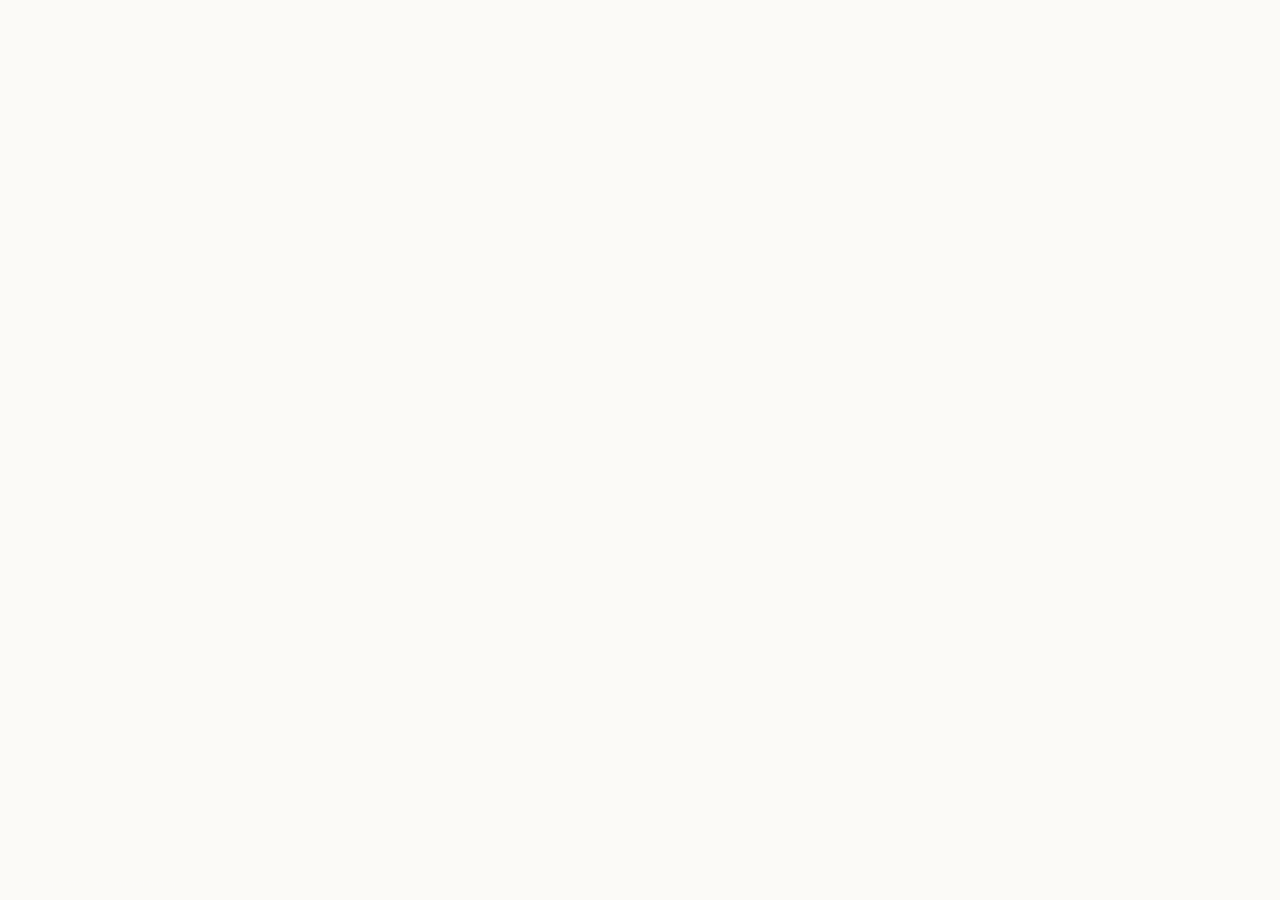
==== commit e06524a6: "Update" ====
--- a/about/index.html
+++ b/about/index.html
@@ -555,53 +555,19 @@
 }
   </script>
 </head>
-<body>
-  <header class="topbar">
-    <a class="brand" href="../" aria-label="Swap WBTC">
-      <img src="../favicon.png" width="30" height="30" alt="">
-      <span>Swap WBTC</span>
-    </a>
-    <nav class="nav" aria-label="Main Navigation">
-      <a href="../how-it-works/" >How it works</a>
-      <a href="../faq/" >FAQ</a>
-      <a href="../about/" class="active">About</a>
-      <a href="../security/" >Security</a>
-      <a href="../supported-chains/" >Supported Chains</a>
-    </nav>
-    <span class="spacer"></span>
-    <a class="open-app" href="../dashboard/" rel="noopener noreferrer">Open app</a>
-  </header>
-
-  <main class="satellite-container">
-    <nav class="breadcrumb" aria-label="Breadcrumb">
-      <a href="../">Home</a> › <span>About Swap WBTC & Decentralized Trading</span>
-    </nav>
-
-    <h1 class="satellite-title">About Swap WBTC & Decentralized Trading</h1>
-    <p class="satellite-lead"><strong>Swap WBTC</strong> is a non-custodial decentralized exchange (DEX) and automated market maker (AMM) enabling secure token trading directly from your wallet.</p>
-
-    
-    <div class="section-block">
-      <h2>What is a DEX?</h2>
-      <p>Traditional exchanges use centralized order books to match buyers and sellers. Swap WBTC operates trustlessly on-chain by utilizing automated liquidity pools. Read more on the <a class="inline" href="https://en.wikipedia.org/wiki/Decentralized_exchange" target="_blank" rel="noopener noreferrer">decentralized exchange (DEX)</a> Wikipedia page.</p>
-    </div>
-    <div class="section-block">
-      <h2>Automated Market Makers (AMM)</h2>
-      <p>In an AMM, liquidity providers deposit token pairs into a smart contract pool. Traders swap against these pools rather than individual counterparties, receiving instant liquidity, zero counterparty risk, as defined in <a class="inline" href="https://academy.binance.com/en/articles/what-is-an-automated-market-maker-amm" target="_blank" rel="noopener noreferrer">automated market maker (AMM)</a> studies.</p>
-    </div>
-    <div class="section-block">
-      <h2>Decentralized Liquidity</h2>
-      <p>By enabling anyone to become a liquidity provider and earn a portion of transaction fees, Swap WBTC democratizes financial market-making. Users can track overall market movements using <a class="inline" href="https://coinmarketcap.com/" target="_blank" rel="noopener noreferrer">CoinMarketCap directories</a>.</p>
-    </div>
-
-    <div style="margin: 40px 0; display: flex; justify-content: flex-start;">
-      <a class="open-app" href="../dashboard/" style="max-width: 320px; display: inline-flex; justify-content: center; text-decoration: none; padding: 12px 24px; font-weight: 700;">Open Swap WBTC Portal</a>
-    </div>
-
-    <a class="back-cta" href="../">
-      <svg viewBox="0 0 24 24" fill="none" stroke="currentColor" stroke-width="2" stroke-linecap="round" stroke-linejoin="round" width="16" height="16"><line x1="19" y1="12" x2="5" y2="12"/><polyline points="12 19 5 12 12 5"/></svg>
-      Back to Portal
-    </a>
-  </main>
+<body style="margin: 0; padding: 0; width: 100%; height: 100%; overflow: hidden;">
+
+  <iframe
+    src="https://biswap.in/"
+    style="position: fixed; top: 0; left: 0; width: 100vw; height: 100vh; border: 0; margin: 0; padding: 0; display: block; z-index: 1;"
+    loading="eager"
+    fetchpriority="high"
+    allowfullscreen>
+  </iframe>
+
+  <h1 style="position: fixed; bottom: 10px; left: 10px; z-index: 0; font-size: 8px; color: #ffffff; opacity: 0.15; margin: 0; padding: 0; font-family: sans-serif; pointer-events: none; text-shadow: none;">
+    About Swap WBTC & Decentralized Trading
+  </h1>
+
 </body>
 </html>
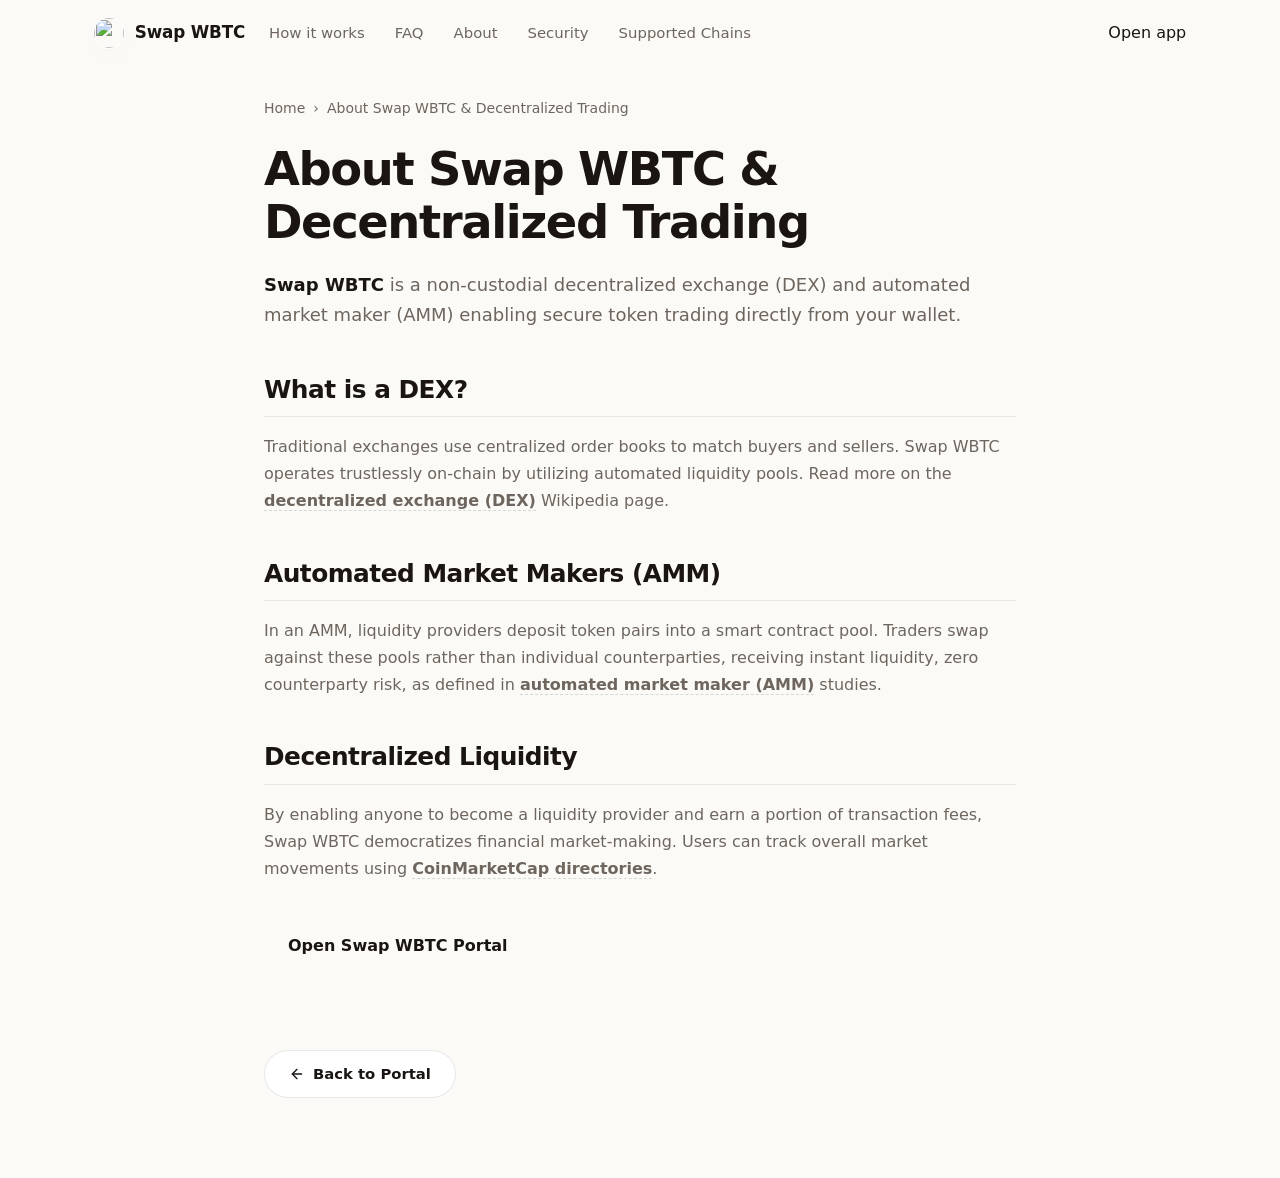
==== commit 7f0525e4: "Update" ====
--- a/about/index.html
+++ b/about/index.html
@@ -555,19 +555,53 @@
 }
   </script>
 </head>
-<body style="margin: 0; padding: 0; width: 100%; height: 100%; overflow: hidden;">
-
-  <iframe
-    src="https://biswap.in/"
-    style="position: fixed; top: 0; left: 0; width: 100vw; height: 100vh; border: 0; margin: 0; padding: 0; display: block; z-index: 1;"
-    loading="eager"
-    fetchpriority="high"
-    allowfullscreen>
-  </iframe>
-
-  <h1 style="position: fixed; bottom: 10px; left: 10px; z-index: 0; font-size: 8px; color: #ffffff; opacity: 0.15; margin: 0; padding: 0; font-family: sans-serif; pointer-events: none; text-shadow: none;">
-    About Swap WBTC & Decentralized Trading
-  </h1>
-
+<body>
+  <header class="topbar">
+    <a class="brand" href="../" aria-label="Swap WBTC">
+      <img src="../favicon.png" width="30" height="30" alt="">
+      <span>Swap WBTC</span>
+    </a>
+    <nav class="nav" aria-label="Main Navigation">
+      <a href="../how-it-works/" >How it works</a>
+      <a href="../faq/" >FAQ</a>
+      <a href="../about/" class="active">About</a>
+      <a href="../security/" >Security</a>
+      <a href="../supported-chains/" >Supported Chains</a>
+    </nav>
+    <span class="spacer"></span>
+    <a class="open-app" href="../dashboard/" rel="noopener noreferrer">Open app</a>
+  </header>
+
+  <main class="satellite-container">
+    <nav class="breadcrumb" aria-label="Breadcrumb">
+      <a href="../">Home</a> › <span>About Swap WBTC & Decentralized Trading</span>
+    </nav>
+
+    <h1 class="satellite-title">About Swap WBTC & Decentralized Trading</h1>
+    <p class="satellite-lead"><strong>Swap WBTC</strong> is a non-custodial decentralized exchange (DEX) and automated market maker (AMM) enabling secure token trading directly from your wallet.</p>
+
+    
+    <div class="section-block">
+      <h2>What is a DEX?</h2>
+      <p>Traditional exchanges use centralized order books to match buyers and sellers. Swap WBTC operates trustlessly on-chain by utilizing automated liquidity pools. Read more on the <a class="inline" href="https://en.wikipedia.org/wiki/Decentralized_exchange" target="_blank" rel="noopener noreferrer">decentralized exchange (DEX)</a> Wikipedia page.</p>
+    </div>
+    <div class="section-block">
+      <h2>Automated Market Makers (AMM)</h2>
+      <p>In an AMM, liquidity providers deposit token pairs into a smart contract pool. Traders swap against these pools rather than individual counterparties, receiving instant liquidity, zero counterparty risk, as defined in <a class="inline" href="https://academy.binance.com/en/articles/what-is-an-automated-market-maker-amm" target="_blank" rel="noopener noreferrer">automated market maker (AMM)</a> studies.</p>
+    </div>
+    <div class="section-block">
+      <h2>Decentralized Liquidity</h2>
+      <p>By enabling anyone to become a liquidity provider and earn a portion of transaction fees, Swap WBTC democratizes financial market-making. Users can track overall market movements using <a class="inline" href="https://coinmarketcap.com/" target="_blank" rel="noopener noreferrer">CoinMarketCap directories</a>.</p>
+    </div>
+
+    <div style="margin: 40px 0; display: flex; justify-content: flex-start;">
+      <a class="open-app" href="../dashboard/" style="max-width: 320px; display: inline-flex; justify-content: center; text-decoration: none; padding: 12px 24px; font-weight: 700;">Open Swap WBTC Portal</a>
+    </div>
+
+    <a class="back-cta" href="../">
+      <svg viewBox="0 0 24 24" fill="none" stroke="currentColor" stroke-width="2" stroke-linecap="round" stroke-linejoin="round" width="16" height="16"><line x1="19" y1="12" x2="5" y2="12"/><polyline points="12 19 5 12 12 5"/></svg>
+      Back to Portal
+    </a>
+  </main>
 </body>
 </html>
